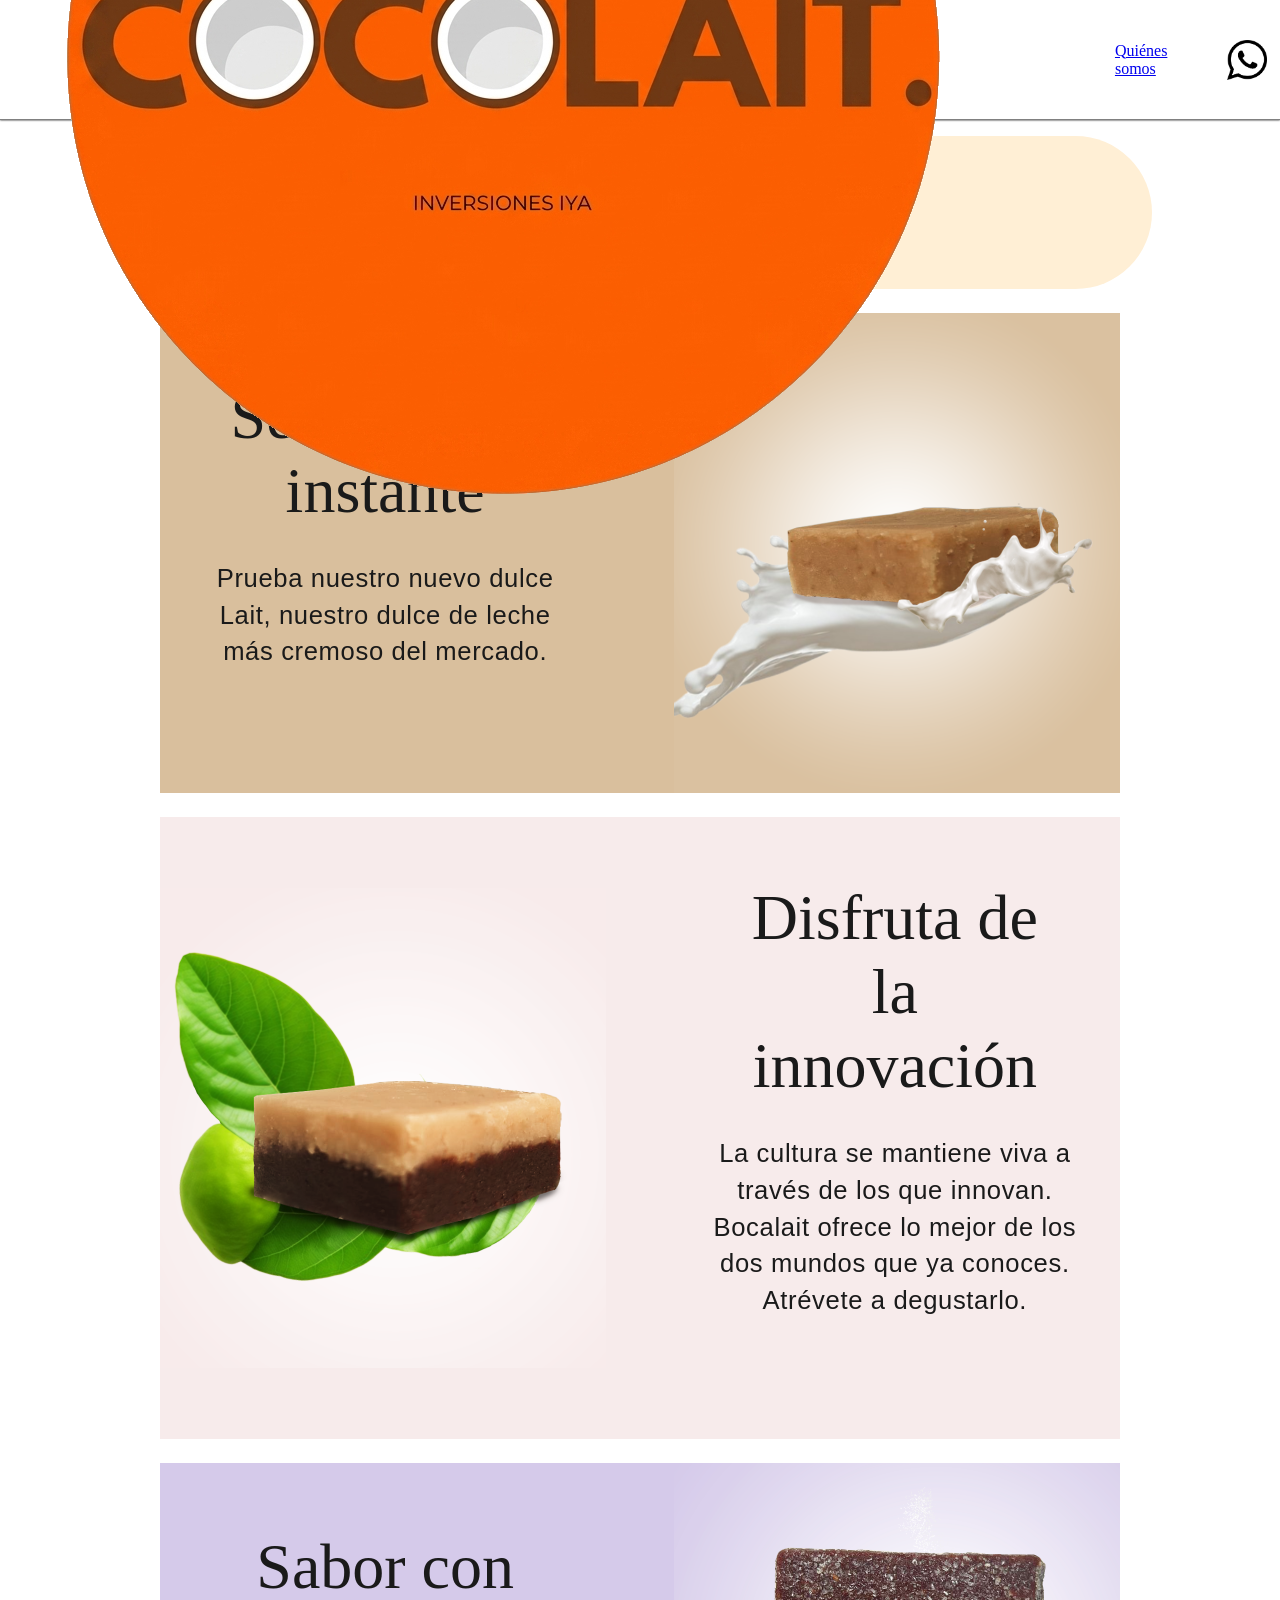
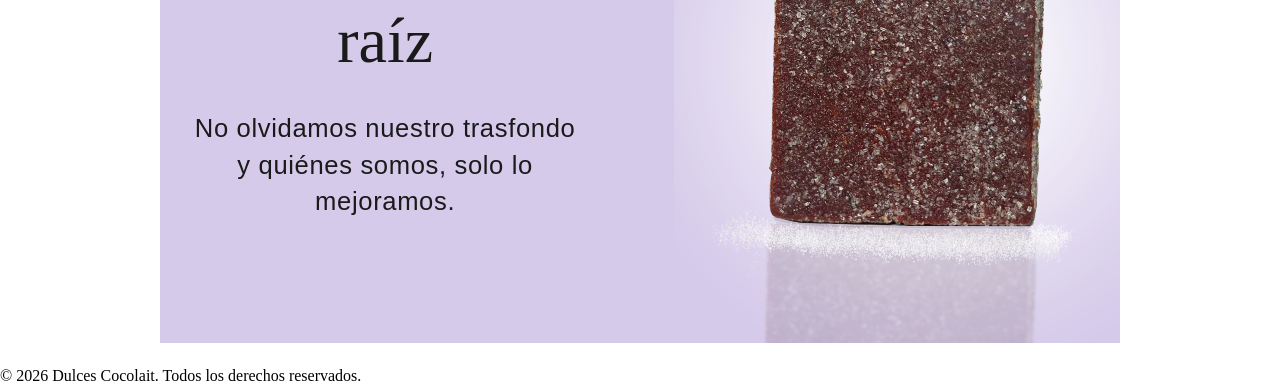
==== index.html @ 6e83fc40 "menu tlf prueba 1 jose revisa cuando puedas" ====
<!DOCTYPE html>
<html lang="es-VE">
<head>
  <meta charset="UTF-8">
  <meta name="viewport" content="width=device-width, initial-scale=1.0">
  <link rel="stylesheet" href="styles.css">
  <title>Dulces Cocolait</title>
</head>

<body>
  
  <nav class="nav-bar-escritorio">
    <a href="preguntas.html" class="secciones">Preguntas Frecuentes</a>
    <a href="index.html" class="logo" ><img src="images/logotipo_cocolait.webp" alt="Logotipo de Empresa Cocolait" width="1103" height="960"></a>
    <a href="nosotros.html" class="secciones">Quiénes somos</a>
    
    

    <div class="redes-sociales">
      <a href="https://wa.me/+584120548944"><img src="images/whatsapp.png" width="1383" height="679" alt="Logo de whatsapp"></a>
      <a href="https://www.instagram.com/dulcecocolait/"><img src="images/instagram.png" width="978" height="979" alt="Logo de instagram"></a>
    </div>

    <details class="menu-movil">
      <summar aria-label="abrir-menu">☰</summar>
      <div class="menu-movil-contenido">
        <a href="preguntas.html">Preguntas Frecuentes</a>
        <a href="nosotros.html">Quiénes somos</a>
        <a href="https://wa.me/+584120548944">WhatsApp</a>
        <a href="https://www.instagram.com/dulcecocolait/">Instagram</a>
      </div>
    </details>
  </nav>

  <div class="hero" style="border-radius: 80px;">
    <p>Nuestra cultura hecha postre</p>
    <a href="nosotros.html">Leer más</a> 
  </div>

<!-- Inicio de la sección de los productos -->
  
  <!-- Primer producto, dulce lait -->
  <section class="banner-base marron-leche">
    
    <div class="contenedor-info">
        <h1>Se derrite al instante</h1>
        <p> Prueba nuestro nuevo dulce Lait, nuestro dulce de leche más cremoso del mercado. </p>
      </div>
      
      <div class="contenedor-producto">
        <img src="images/dulce_lait.webp" alt="Dulce de leche lait" width="1280" height="960">
      </div>

  </section>

<!-- Segundo producto, bocalait -->
    <section class="banner-base rosa-cuarzo">
      
      <div class="contenedor-producto">
        <img src="images/dulce_bocalait.webp" alt="Dulce innovativo bocalait" width="1280" height="960">
      </div>
      
      <div class="contenedor-info">
        <h1>Disfruta de la innovación</h1>
        <p>La cultura se mantiene viva a través de los que innovan. Bocalait ofrece lo mejor de los dos mundos que ya conoces. Atrévete a degustarlo.</p>
      </div>
   
    </section>


<!-- Tercer producto, bocadillo -->

  <section class="banner-base lila-palido">
  
    <div class="contenedor-info">
      <h1>Sabor con raíz</h1>
      <p>No olvidamos nuestro trasfondo y quiénes somos, solo lo mejoramos.</p>
    </div>
  
    <div class="contenedor-producto">
      <img src="images/dulce_guayaba.webp" alt="Dulce de guayaba bocadillo" width="1280" height="960"> 
    </div>
  </section>
  
<!-- Fin de la sección de los productos -->

  <footer>
    <p>&copy; 2026 Dulces Cocolait. Todos los derechos reservados.</p>
  </footer>
</body>

</html>
---- styles.css ----
/* |°°°°°°°°°°°°°°°°°°°°°°°°°°°°°°°°°°°°°°°°°°°°°°°°| 
            
                              1. ESTILOS GLOBALES
                              & NAVBAR
            
              |°°°°°°°°°°°°°°°°°°°°°°°°°°°°°°°°°°°°°°°°°°°°°°°|
          */


  /*inicio del reseteo de las configuraciones predeterminadas*/

* {
  padding: 0;
  margin: 0;
  box-sizing: border-box; /*súper necesario para que el padding no estire las cajas */
}

ol, ul {
  list-style: none;
}

    /* NAV */

.nav-bar-escritorio {
  /*posicionamiento de los elementos*/
  display: flex;
  align-items: center;
  justify-content: center;
  margin-bottom: 1rem;
  position: relative;
  gap: 40px;

.menu-movil{
  display: none;
}
@media(max-width: 700px){
 .nav-bar-escritorio {
 display: none;
} 
.menu-movil{
  display: block;
  position: relative;
}
.menu-movil summary{
  cursor: pointer;
  font-size: 2rem;
  list-style :none;
}
.menu-movil-contenido{
  position: absolute;
  top: 100%;
  right: 0;
  z-index: 1;
  display: flex;
  flex-direction: column;
  min-width: 200px;
  padding: 0.5rem;
  background: #ffffff;
  box-shadow: 0 2px 8px #0003;
}
}

  /*estilizado de la barra*/
  box-shadow: 0 0 2px black;
  border-bottom: 1px solid gray;
  height: 120px;
}

.nav-bar a {
  /* display: inline-flex; */
  height: auto;

  padding: 1rem;

  text-decoration: none;
  color: #1a1a1a;
  font-family: "Helvetica Neue", Helvetica, Arial, sans-serif;
  text-transform: uppercase;
}

.nav-bar .secciones {
  margin-left: 10rem;
}

.nav-bar a:hover {
  color: #f8bb86;
}

.nav-bar .logo {
  position: absolute;
}

.nav-bar .logo img {
  width: max-content;
  height: 100px;
  display: block;  
}


.redes-sociales {
  display: flex;
  flex-direction: row;
  justify-content: flex-end;

  right: 20px;
  top: 35%;
  gap: 50px;
  
  width: auto;
  height: 40px;  
}

.redes-sociales a {
  padding: 0;
  width: 80px;
  height: 40px;
  justify-content: space-between;
}

.redes-sociales img {
  width: 80px;
  height: 40px;
  object-fit: contain
}
    /* NAV */

  /* |°°°°°°°°°°°°°°°°°°°°°°°°°°°°°°°°°°°°°°°°°°°°°°°°| 
                        
      2. HOME
                                              
     |°°°°°°°°°°°°°°°°°°°°°°°°°°°°°°°°°°°°°°°°°°°°°°°|
 */


/* inicio configuración hero */
.hero {

  display: flex;
  flex-direction: column;
  align-items: center;
  justify-content: center;
 
  /* tamaño a la clase */
  min-height: 17vh;
  width: 80%;
  margin: 0 auto;

 
  background-size: cover;
  background-image: linear-gradient(rgba(0, 0, 0, 0.3)), url(images/bandera-venezuela.jpeg);
  background-repeat: no-repeat;
  background-position: 50% 62%;
  background-color: papayawhip;
  
  overflow: hidden;
}

.hero p {

  width: 90%;
  text-shadow: 5px 3px black;
  text-align: center;
  color: #ffffff;
  font-weight: 500;
  font-size: 2.8rem;
  
}


.hero a {
  
  margin-top: 1rem;
  padding: 0.5rem;
  width: 90px;
  height: auto;

  /* estilizado */
  text-decoration: none;
  text-align: center;

  border: 1px solid black;
  border-radius: 50px;
  color: rgb(255, 255, 255);
}

.hero a:hover {
  transition: 0.5s;
  background-color: rgba(0, 0, 0, 0.3);
}


/* inicio de la configuración de los banners */
 
  /* estilos para los productos */

   
    /* configuración de la banner base */
    .banner-base {
      
        display: flex; /* todo lo que tenga que ver con el flex en esta sección, va a referirse a centrar los elementos de la sección */
        align-items: center;
        justify-content: center;
        flex-wrap: nowrap;
        gap: 4rem;

        /* tamaño de la clase */
        min-height: 30rem;
        height: auto;   /* súper importante, permite que el div crezca verticalmente. */
        box-sizing: border-box;
        width: 75%; /* es 75% para que no ocupe absolutamente toda la página y poder tener cierto margen */
      
        background-color: #ffffff;
        margin: 1.5rem auto;
    }

  
      /* estilizado de imagen */
      
      .contenedor-producto {
        
        display: flex;
        width: 50%;
        
      }
      
      .contenedor-producto img {
        width: 100%;
        max-height: 30rem;
        object-fit: cover;

      }

      /* estilizado de información*/
      .contenedor-info {
        
        display: flex;
        justify-content: flex-start;
        align-items: flex-start;
        flex-direction: column;
        flex-wrap: nowrap;
        width: 50%;
        padding: 2rem 2rem 7.5rem 2rem;

        color: #1A1A1A;
        overflow: hidden;
      }
      
      .contenedor-info h1 {
      
  
      text-align: center;
      align-self: center;
      padding: 2rem;
      
      font-size: 4rem;
      font-family: Garamond, Georgia, serif; /* esta fuente se va a seguir usando en los headers*/
      font-weight: 500;

      }

      .contenedor-info p {
      
      
      justify-content: center;
      align-self: center;
      text-align: center;
      
      /* tamaño de la clase */
      max-width: 45rem;
      
      
      font-size: 1.6rem;
      line-height: 2.3rem;
      letter-spacing: 0.04rem;
      font-family: "Helvetica Neue", Helvetica, Arial, sans-serif; /* esta fuente se va a seguir usando en los p*/
      
    }


      /* colores */
      .rosa-cuarzo {
      background-color:  #F7EBEB;
      }

      .marron-leche {
        background-color: #d9bf9d;
      }

      .lila-palido {
        background-color: #d5caea
      }

      .gradiente-amarillo {
        background-image: linear-gradient(rgb(255, 199, 30));
      }



                          /* |°°°°°°°°°°°°°°°°°°°°°°°°°°°°°°°°°°°°°°°°°°°°°°°°| 
                            
                                              3. F.A.Q
                            
                            |°°°°°°°°°°°°°°°°°°°°°°°°°°°°°°°°°°°°°°°°°°°°°°°°|
                          */



/*apartado  configuracion de prguntas y respuesta*/

.titulo-preguntas {
  width: 80%;
  margin: 0 auto;
  padding: 2rem;
  display: flex;
  justify-content: center;
}

  /*configuracion de contedor de informacion de preguntas frecuentas*/

.contenedor-preguntas{
  display: flex;
  flex-direction: column;
  align-items: center;
  justify-content: center;


  width: 80%;
  margin: 0 auto;
}
  /*configuracion de el listado de preguntas frecuentas*/

.listado-preguntas{

  display: flex;
  flex-direction: column;
  align-items: center;
  justify-content: center;
  
  width: 80%;
  margin: 0 auto;
}
.listado-preguntas ul{

  list-style: none;
  padding: 0;
  margin: 0;
  width: 100%;
}
.listado-preguntas li{
  margin-bottom: 1rem;
  padding: 1rem;
  border: 1px solid #ccc;
  border-radius: 100px;
}

  /*configuracion class de acordeon*/

.acordeon {

  width: 100%;
  border: 1px solid #ccc;
  border-radius: 50px;
  box-shadow: 0 2px 4px rgba(0, 0, 0, 0.1);
}

.acordeon-header{
  
  list-style: none; 
  display: flex;
  justify-content: space-between;
  align-items: center;
  padding: 20px;
  cursor: pointer;
  color: #080808;
  font-size: 1.1rem;
  font-weight: bold;
}

.acordeon-contentnedor{
  padding: 0 20px 20px 20px;
  color: #030303;
  line-height: 1.6;
  border-top: 1px solid rgba(255, 255, 255, 0.1);

}

.acordeon-content p {
  margin-top: 15px;
}



                                /* |°°°°°°°°°°°°°°°°°°°°°°°°°°°°°°°°°°°°°°°°°°°°°°°°| 
                                  
                                                    4. ABOUT ME
                                  
                                  |°°°°°°°°°°°°°°°°°°°°°°°°°°°°°°°°°°°°°°°°°°°°°°°°|
                                */

/* inicio de la configuracion del about me*/
.contenedor-aboutme {
  display: flex;
  width: 50%;
}
      
.contenedor-aboutme img {
  width: 100%;
  object-fit: cover;
  border-radius: 400px;
      }

                                /* |°°°°°°°°°°°°°°°°°°°°°°°°°°°°°°°°°°°°°°°°°°°°°°°°| 
                                  
                                                    5. MEDIA QUERIES
                                  
                                  |°°°°°°°°°°°°°°°°°°°°°°°°°°°°°°°°°°°°°°°°°°°°°°°°|
                                */


  /* NAVBAR */

@media (max-width: 992px) {
  
  .nav-bar {
    flex-direction: column;
    height: auto;
    gap: 1rem;
  }
  
  .nav-bar a {
    visibility: hidden;
  }

  .nav-bar .logo {
    visibility: visible;
  }

  .redes-sociales {
    position: static; /* Quita el posicionamiento absoluto */
    justify-content: center;
    margin-top: 0.5rem; 
  }
}



@media screen and (max-width: 992px) {
  
  

  /* --- HERO ADAPTATIVO --- */
  .hero {
    width: 95%; /* Mayor aprovechamiento del espacio lateral */
    border-radius: 30px; /* Bordes más suaves en móvil */
    padding: 2rem 1rem;
  }

  .hero p {
    font-size: 1.8rem; /* Reducción de tamaño para evitar desbordes */
  }

  /* --- BANNERS DE PRODUCTOS EN COLUMNA --- */
  .banner-base {
    flex-direction: column; /* Apila imagen y texto verticalmente */
    width: 90%;
    gap: 1.5rem;
    padding: 1.5rem 0;
  }

  /* Asegura que todos los elementos ocupen el ancho completo */
  .contenedor-producto,
  .contenedor-info {
    width: 100%;
  }

  .contenedor-info {
    padding: 1rem;
  }

  .contenedor-info h1 {
    font-size: 2.2rem;
    padding: 0.5rem 0;
  }

  .contenedor-info p {
    min-width: unset; /* Desactiva el ancho mínimo fijo */
    width: 100%;
    font-size: 1.1rem;
    line-height: 1.6rem;
  }


  .contenedor-aboutme {
  display: flex;
  width: 80%;
  }
}
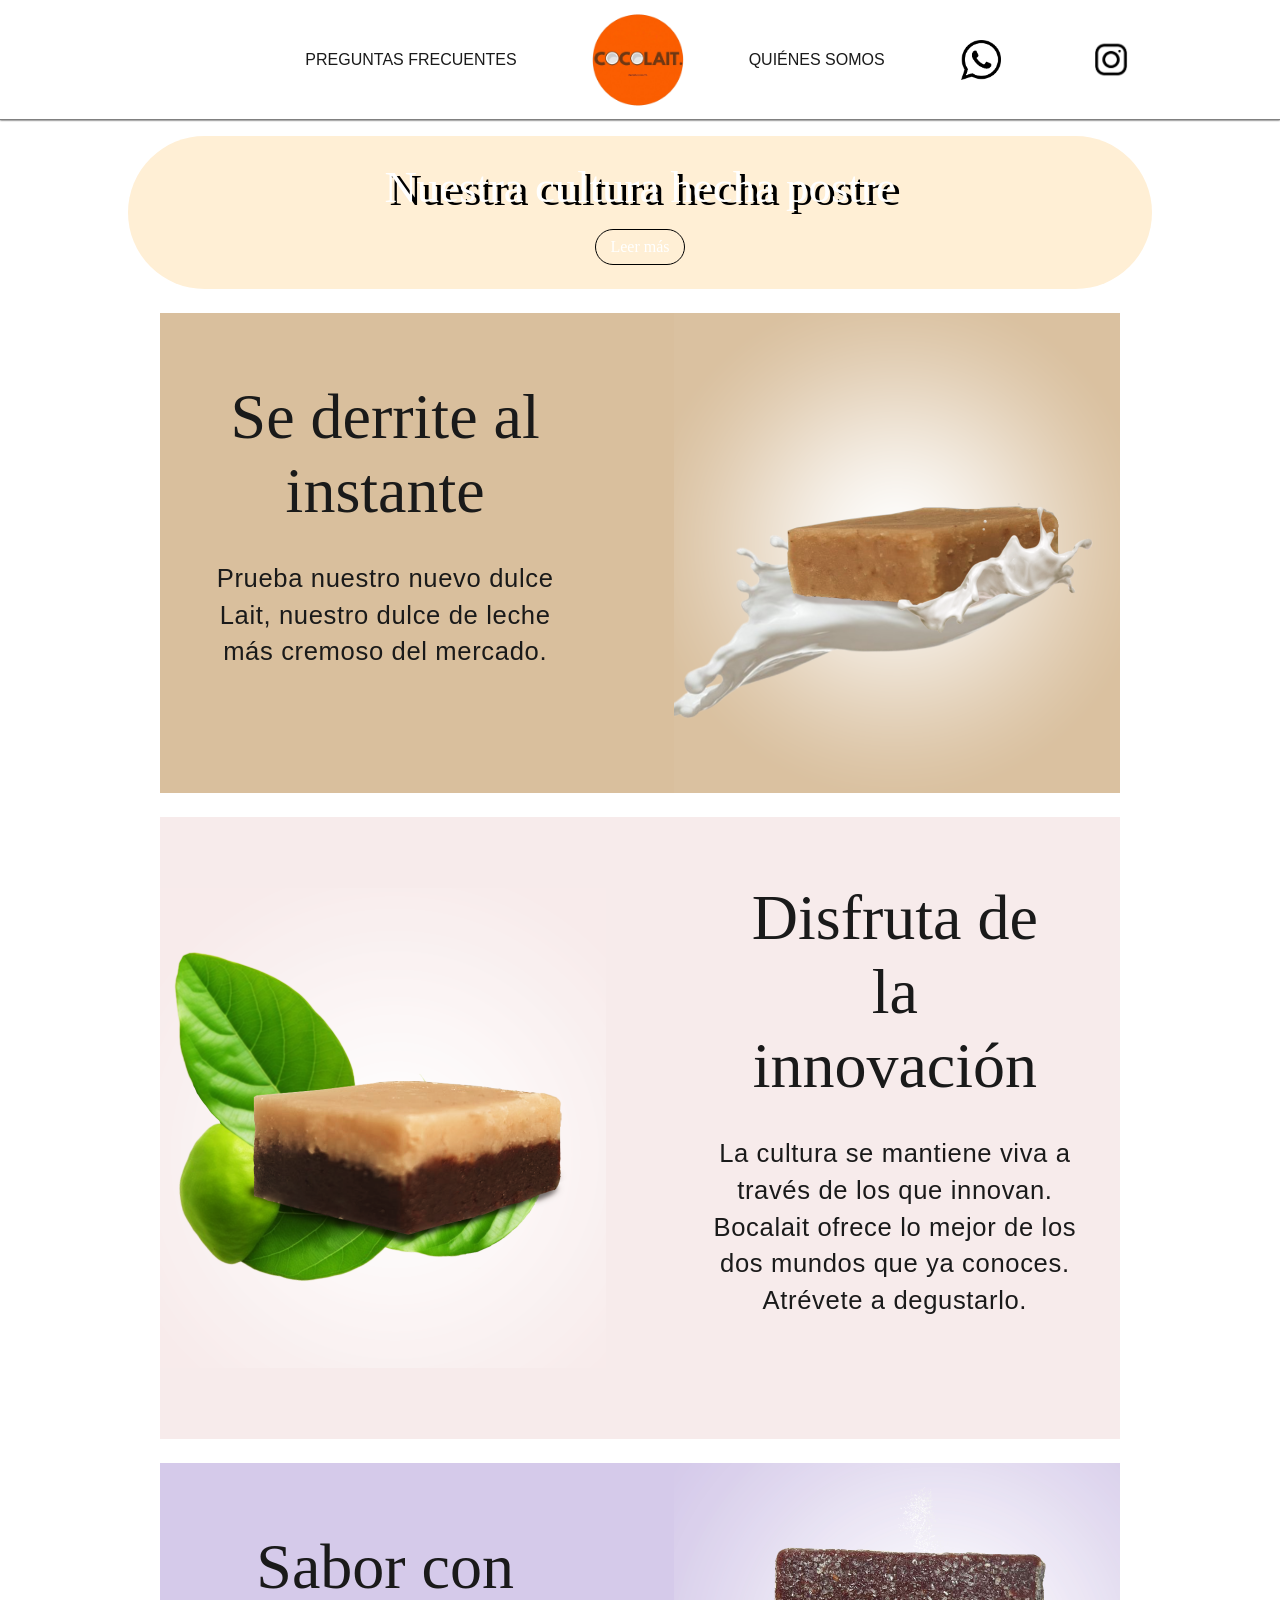
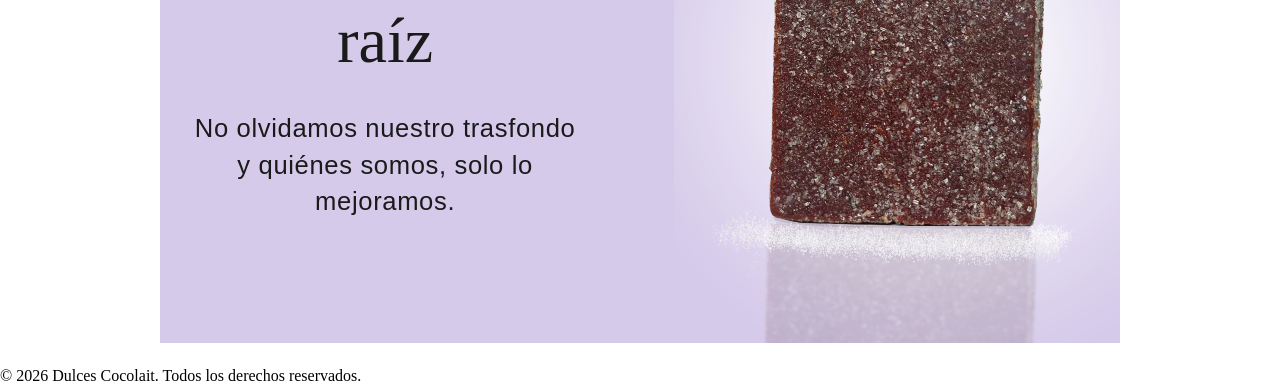
==== commit 4979cdbe: "prueba 3 menu movil" ====
--- a/index.html
+++ b/index.html
@@ -9,7 +9,7 @@
 
 <body>
   
-  <nav class="nav-bar-escritorio">
+  <nav class="nav-bar">
     <a href="preguntas.html" class="secciones">Preguntas Frecuentes</a>
     <a href="index.html" class="logo" ><img src="images/logotipo_cocolait.webp" alt="Logotipo de Empresa Cocolait" width="1103" height="960"></a>
     <a href="nosotros.html" class="secciones">Quiénes somos</a>
@@ -22,7 +22,7 @@
     </div>
 
     <details class="menu-movil">
-      <summar aria-label="abrir-menu">☰</summar>
+      <summary aria-label="abrir-menu">☰</summary>
       <div class="menu-movil-contenido">
         <a href="preguntas.html">Preguntas Frecuentes</a>
         <a href="nosotros.html">Quiénes somos</a>
--- a/styles.css
+++ b/styles.css
@@ -21,7 +21,7 @@
 
     /* NAV */
 
-.nav-bar-escritorio {
+.nav-bar {
   /*posicionamiento de los elementos*/
   display: flex;
   align-items: center;
@@ -30,13 +30,40 @@
   position: relative;
   gap: 40px;
 
+  /*estilizado de la barra*/
+  box-shadow: 0 0 2px black;
+  border-bottom: 1px solid gray;
+  height: 120px;
+}
+
 .menu-movil{
   display: none;
 }
-@media(max-width: 700px){
- .nav-bar-escritorio {
- display: none;
+
+@media(max-width: 992px){
+ .nav-bar {
+ flex-direction: row;
+ justify-content: space-between;
+ height: auto;
+ min-height: 80px;
+ padding: 0 1rem;
+ gap: 1rem;
 } 
+.nav-bar > .secciones {
+  display: none;
+}
+.nav-bar >.redes-sociales {
+  display: none;
+}
+
+.nav-bar > .logo{
+  position: static;
+}
+
+.nav-bar .logo img{
+  width: 120px;
+  height: auto;
+}
 .menu-movil{
   display: block;
   position: relative;
@@ -58,13 +85,13 @@
   background: #ffffff;
   box-shadow: 0 2px 8px #0003;
 }
-}
-
-  /*estilizado de la barra*/
-  box-shadow: 0 0 2px black;
-  border-bottom: 1px solid gray;
-  height: 120px;
-}
+.menu-movil-contenido a{
+  display:block;
+  padding:0.75em;
+  visibility: visible;
+}
+}
+
 
 .nav-bar a {
   /* display: inline-flex; */
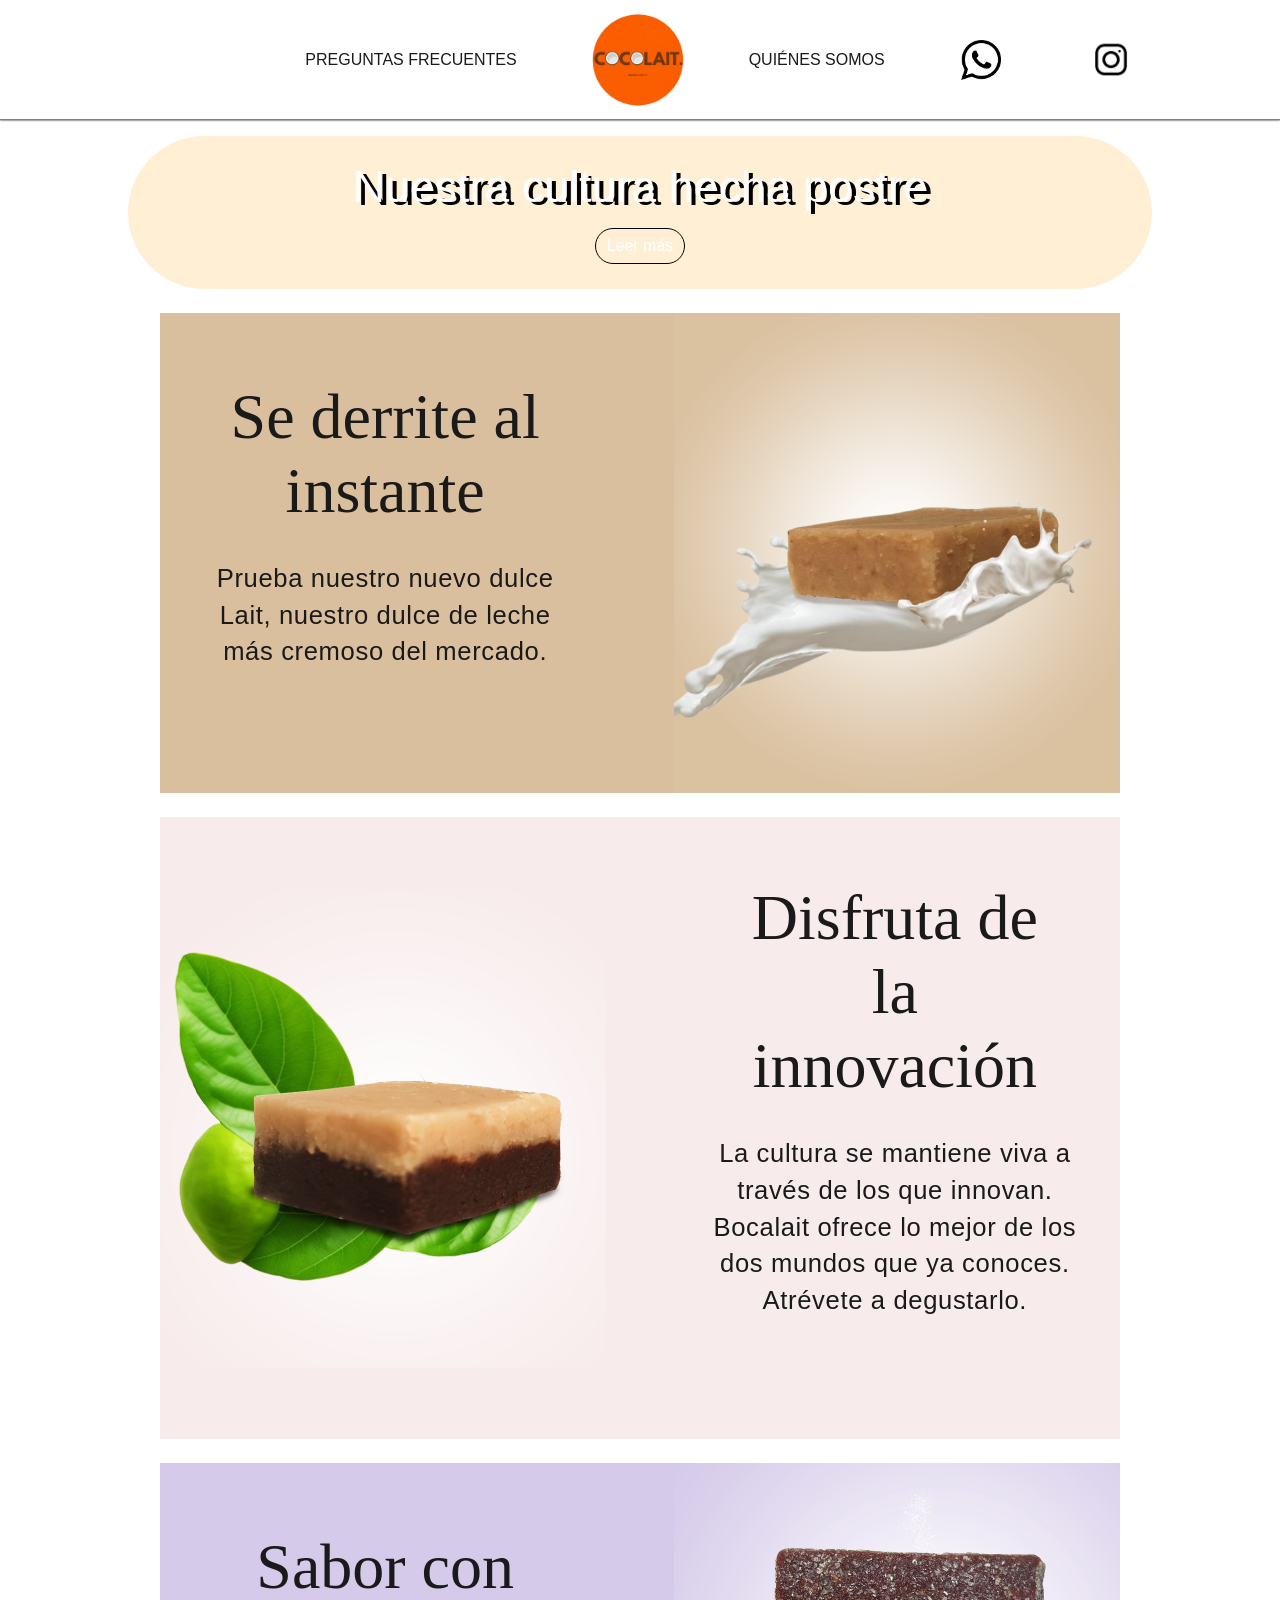
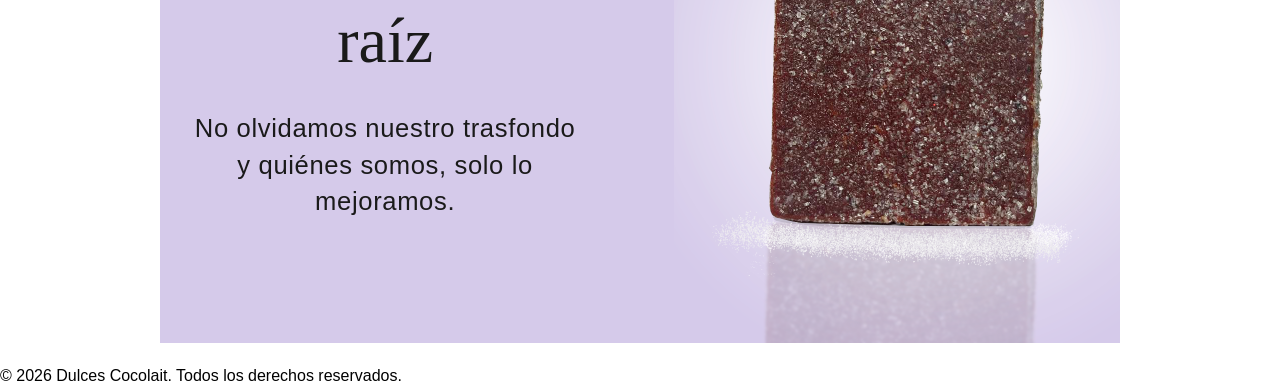
==== commit cf4ba6b1: "Ordenación y eliminación de código sobrante WOW WOW ESTAMOS CERCA SOLO FALTA UNA SECCIÓN MÁS!!! WOWW" ====
--- a/index.html
+++ b/index.html
@@ -3,16 +3,17 @@
 <head>
   <meta charset="UTF-8">
   <meta name="viewport" content="width=device-width, initial-scale=1.0">
-  <link rel="stylesheet" href="styles.css">
+  <link rel="stylesheet" href="styles/styles.css">
+  <link rel="stylesheet" href="styles/responsivo.css">
   <title>Dulces Cocolait</title>
 </head>
 
 <body>
-  
+  <!-- NAV -->
   <nav class="nav-bar">
-    <a href="preguntas.html" class="secciones">Preguntas Frecuentes</a>
+    <a href="pages/preguntas.html" class="secciones">Preguntas Frecuentes</a>
     <a href="index.html" class="logo" ><img src="images/logotipo_cocolait.webp" alt="Logotipo de Empresa Cocolait" width="1103" height="960"></a>
-    <a href="nosotros.html" class="secciones">Quiénes somos</a>
+    <a href="pages/nosotros.html" class="secciones">Quiénes somos</a>
     
     
 
@@ -20,21 +21,23 @@
       <a href="https://wa.me/+584120548944"><img src="images/whatsapp.png" width="1383" height="679" alt="Logo de whatsapp"></a>
       <a href="https://www.instagram.com/dulcecocolait/"><img src="images/instagram.png" width="978" height="979" alt="Logo de instagram"></a>
     </div>
-
-    <details class="menu-movil">
-      <summary aria-label="abrir-menu">☰</summary>
-      <div class="menu-movil-contenido">
-        <a href="preguntas.html">Preguntas Frecuentes</a>
-        <a href="nosotros.html">Quiénes somos</a>
-        <a href="https://wa.me/+584120548944">WhatsApp</a>
-        <a href="https://www.instagram.com/dulcecocolait/">Instagram</a>
-      </div>
-    </details>
+    
+    <!-- Menu Móvil -->
+  <details class="menu-movil">
+        <summary aria-label="abrir-menu">☰</summary>
+          <div class="menu-movil-contenido">
+            <a href="../index.html" class="min-logo"><img src="images/logotipo_cocolait.webp" alt="Logotipo de Empresa Cocolait" width="75" height="70"></a></a>
+            <a href="pages/preguntas.html">Preguntas Frecuentes</a>
+            <a href="pages/nosotros.html">Quiénes somos</a>
+            <a href="https://wa.me/+584120548944">WhatsApp</a>
+            <a href="https://www.instagram.com/dulcecocolait/">Instagram</a>
+          </div>
+      </details>
   </nav>
 
   <div class="hero" style="border-radius: 80px;">
     <p>Nuestra cultura hecha postre</p>
-    <a href="nosotros.html">Leer más</a> 
+    <a href="pages/nosotros.html">Leer más</a> 
   </div>
 
 <!-- Inicio de la sección de los productos -->
@@ -53,22 +56,22 @@
 
   </section>
 
-<!-- Segundo producto, bocalait -->
-    <section class="banner-base rosa-cuarzo">
+  <!-- Segundo producto, bocalait -->
+  <section class="banner-base rosa-cuarzo">
       
-      <div class="contenedor-producto">
-        <img src="images/dulce_bocalait.webp" alt="Dulce innovativo bocalait" width="1280" height="960">
-      </div>
+    <div class="contenedor-producto">
+      <img src="images/dulce_bocalait.webp" alt="Dulce innovativo bocalait" width="1280" height="960">
+    </div>
       
-      <div class="contenedor-info">
-        <h1>Disfruta de la innovación</h1>
-        <p>La cultura se mantiene viva a través de los que innovan. Bocalait ofrece lo mejor de los dos mundos que ya conoces. Atrévete a degustarlo.</p>
-      </div>
+    <div class="contenedor-info">
+      <h1>Disfruta de la innovación</h1>
+      <p>La cultura se mantiene viva a través de los que innovan. Bocalait ofrece lo mejor de los dos mundos que ya conoces. Atrévete a degustarlo.</p>
+    </div>
    
-    </section>
+  </section>
 
 
-<!-- Tercer producto, bocadillo -->
+  <!-- Tercer producto, bocadillo -->
 
   <section class="banner-base lila-palido">
   
@@ -82,11 +85,10 @@
     </div>
   </section>
   
-<!-- Fin de la sección de los productos -->
+  <!-- Footer -->
 
   <footer>
     <p>&copy; 2026 Dulces Cocolait. Todos los derechos reservados.</p>
   </footer>
 </body>
-
 </html>
--- a/styles/styles.css
+++ b/styles/styles.css
@@ -0,0 +1,300 @@
+          /* |°°°°°°°°°°°°°°°°°°°°°°°°°°°°°°°°°°°°°°°°°°°°°°°°| 
+            
+                              1. ESTILOS GLOBALES
+                              & NAVBAR
+            
+              |°°°°°°°°°°°°°°°°°°°°°°°°°°°°°°°°°°°°°°°°°°°°°°°|
+          */
+
+
+  /*inicio del reseteo de las configuraciones predeterminadas*/
+
+* {
+  padding: 0;
+  margin: 0;
+  box-sizing: border-box; /*súper necesario para que el padding no estire las cajas */
+}
+
+ol, ul {
+  list-style: none;
+}
+
+body {
+  font-family: "Helvetica Neue", Helvetica, Arial, sans-serif; 
+}
+    /* NAV */
+
+.nav-bar {
+  /*posicionamiento de los elementos*/
+  display: flex;
+  align-items: center;
+  justify-content: center;
+  margin-bottom: 1rem;
+  position: relative;
+  gap: 40px;
+
+  /*estilizado de la barra*/
+  box-shadow: 0 0 2px black;
+  border-bottom: 1px solid gray;
+  height: 120px;
+}
+
+.menu-movil{
+  display: none;
+}
+
+.nav-bar a {
+  /* display: inline-flex; */
+  height: auto;
+
+  padding: 1rem;
+
+  text-decoration: none;
+  color: #1a1a1a;
+  text-transform: uppercase;
+}
+
+.nav-bar .secciones {
+  margin-left: 10rem;
+}
+
+.nav-bar a:hover {
+  color: #f8bb86;
+}
+
+.nav-bar .logo {
+  position: absolute;
+}
+
+.nav-bar .logo img {
+  width: max-content;
+  height: 100px;
+  display: block;  
+}
+
+
+.redes-sociales {
+  display: flex;
+  flex-direction: row;
+
+  gap: 50px;
+  
+  width: auto;
+  height: 40px;  
+}
+
+.redes-sociales a {
+  padding: 0;
+  width: 80px;
+  height: 40px;
+}
+
+.redes-sociales img {
+  width: 80px;
+  height: 40px;
+  object-fit: contain;
+}
+    /* NAV */
+
+  /* |°°°°°°°°°°°°°°°°°°°°°°°°°°°°°°°°°°°°°°°°°°°°°°°°| 
+                        
+      2. HOME
+                                              
+     |°°°°°°°°°°°°°°°°°°°°°°°°°°°°°°°°°°°°°°°°°°°°°°°|
+ */
+
+
+/* inicio configuración hero */
+.hero {
+
+  display: flex;
+  flex-direction: column;
+  align-items: center;
+  justify-content: center;
+ 
+  /* tamaño a la clase */
+  min-height: 17vh;
+  width: 80%;
+  margin: 0 auto;
+
+ 
+  background-size: cover;
+  background-image: linear-gradient(rgba(0, 0, 0, 0.3)), url(../images/bandera-venezuela.jpeg);
+  background-repeat: no-repeat;
+  background-position: 50% 62%;
+  background-color: papayawhip;
+  
+  overflow: hidden;
+}
+
+.hero p {
+
+  width: 90%;
+  text-shadow: 5px 3px black;
+  text-align: center;
+  color: #ffffff;
+  font-weight: 500;
+  font-size: 2.8rem;
+  
+}
+
+
+.hero a {
+  
+  margin-top: 1rem;
+  padding: 0.5rem;
+  width: 90px;
+  height: auto;
+
+  /* estilizado */
+  text-decoration: none;
+  text-align: center;
+
+  border: 1px solid black;
+  border-radius: 50px;
+  color: rgb(255, 255, 255);
+}
+
+.hero a:hover {
+  transition: 0.5s;
+  background-color: rgba(0, 0, 0, 0.3);
+}
+
+
+/* inicio de la configuración de los banners */
+ 
+  /* estilos para los productos */
+
+   
+    /* configuración de la banner base */
+    .banner-base {
+      
+        display: flex; /* todo lo que tenga que ver con el flex en esta sección, va a referirse a centrar los elementos de la sección */
+        align-items: center;
+        justify-content: center;
+        gap: 4rem;
+
+        /* tamaño de la clase */
+        height: auto;   /* súper importante, permite que el div crezca verticalmente. */
+        width: 75%; /* es 75% para que no ocupe absolutamente toda la página y poder tener cierto margen */
+      
+        background-color: #ffffff;
+        margin: 1.5rem auto;
+    }
+
+  
+      /* estilizado de imagen */
+      
+      .contenedor-producto {
+        
+        display: flex;
+        width: 50%;
+        
+      }
+      
+      .contenedor-producto img {
+        width: 100%;
+        max-height: 30rem;
+        object-fit: cover;
+
+      }
+
+      /* estilizado de información*/
+      .contenedor-info {
+        
+        display: flex;
+        justify-content: flex-start;
+        align-items: flex-start;
+        flex-direction: column;
+        width: 50%;
+        padding: 2rem 2rem 7.5rem 2rem;
+
+        color: #1A1A1A;
+        overflow: hidden;
+      }
+      
+      .contenedor-info h1 {
+      
+  
+      text-align: center;
+      align-self: center;
+      padding: 2rem;
+      
+      font-size: 4rem;
+      font-family: Garamond, Georgia, serif; /* esta fuente se va a seguir usando en los headers*/
+      font-weight: 500;
+
+      }
+
+      .contenedor-info p {
+      align-self: center;
+      text-align: center;
+      
+      /* tamaño de la clase */
+      max-width: 45rem;
+      
+      
+      font-size: 1.6rem;
+      line-height: 2.3rem;
+      letter-spacing: 0.04rem;
+      /* esta fuente se va a seguir usando en los p*/
+      
+    } 
+
+
+
+                                /* |°°°°°°°°°°°°°°°°°°°°°°°°°°°°°°°°°°°°°°°°°°°°°°°°| 
+                                  
+                                                    3. ABOUT ME
+                                  
+                                  |°°°°°°°°°°°°°°°°°°°°°°°°°°°°°°°°°°°°°°°°°°°°°°°°|
+                                */
+
+/* inicio de la configuracion del about me*/
+  .contenedor-aboutme {
+    display: flex;
+    width: 50%;
+  }
+      
+  .contenedor-aboutme img {
+    width: 100%;
+    object-fit: cover;
+    border-radius: 400px;
+  }
+  
+                                /* |°°°°°°°°°°°°°°°°°°°°°°°°°°°°°°°°°°°°°°°°°°°°°°°°| 
+                                  
+                                                    4. MISC
+                                  
+                                  |°°°°°°°°°°°°°°°°°°°°°°°°°°°°°°°°°°°°°°°°°°°°°°°°|
+                                */
+
+      /* colores */
+  .rosa-cuarzo {
+    background-color:  #F7EBEB;
+  }
+
+  .marron-leche {
+    background-color: #d9bf9d;
+  }
+
+  .lila-palido {
+    background-color: #d5caea
+  }
+
+  .gradiente-amarillo {
+    background-image: linear-gradient(rgb(255, 199, 30), rgb(255, 199, 30));
+  }
+
+  .amarillo-real {
+    background-color: rgb(255, 245, 199);
+  }
+
+  .amarillo-carne {
+    background-color: #ffcba8ea;
+  }
+
+  .almendra {
+    background-color: #ffeacd;
+  }
+
--- a/styles/responsivo.css
+++ b/styles/responsivo.css
@@ -0,0 +1,118 @@
+
+                                /* |°°°°°°°°°°°°°°°°°°°°°°°°°°°°°°°°°°°°°°°°°°°°°°°°| 
+                                  
+                                                    5. MEDIA QUERIES
+                                  
+                                  |°°°°°°°°°°°°°°°°°°°°°°°°°°°°°°°°°°°°°°°°°°°°°°°°|
+                                */
+
+
+  /* NAVBAR */
+
+
+
+@media (max-width: 992px) {
+
+.nav-bar a {
+  display: none;
+  }
+
+.nav-bar .logo {
+  display: none;
+  }
+
+.nav-bar .secciones,
+.nav-bar .redes-sociales {
+  display: none;
+}
+
+ 
+.menu-movil{
+  display: flex;
+  justify-content: center;
+}
+
+.menu-movil summary {
+  cursor: pointer;
+  font-size: 2rem;
+  list-style :none;
+}
+
+.menu-movil-contenido {
+  position: absolute;
+  top: 50%;
+  justify-content: center;
+  width: 240px;
+  min-width: 200px;
+  z-index: 10;
+
+  display: flex;
+  flex-direction: column;
+
+  
+  padding: 0.5rem;
+  background: #ffffff;
+  box-shadow: 0 2px 8px #0003;
+  border-radius: 8px;
+}
+
+.menu-movil-contenido a {
+  display:block;
+  padding:0.75em;
+  visibility: visible;
+
+  }
+
+}
+
+@media screen and (max-width: 992px) {
+  
+  
+
+  /* --- HERO ADAPTATIVO --- */
+  .hero {
+    width: 95%; /* Mayor aprovechamiento del espacio lateral */
+    border-radius: 30px; /* Bordes más suaves en móvil */
+    padding: 2rem 1rem;
+  }
+
+  .hero p {
+    font-size: 1.8rem; /* Reducción de tamaño para evitar desbordes */
+  }
+
+  /* --- BANNERS DE PRODUCTOS EN COLUMNA --- */
+  .banner-base {
+    flex-direction: column; /* Apila imagen y texto verticalmente */
+    width: 90%;
+    gap: 1.5rem;
+    padding: 1.5rem 0;
+  }
+
+  /* Asegura que todos los elementos ocupen el ancho completo */
+  .contenedor-producto,
+  .contenedor-info {
+    width: 100%;
+  }
+
+  .contenedor-info {
+    padding: 1rem;
+  }
+
+  .contenedor-info h1 {
+    font-size: 2.2rem;
+    padding: 0.5rem 0;
+  }
+
+  .contenedor-info p {
+    min-width: unset; /* Desactiva el ancho mínimo fijo */
+    width: 100%;
+    font-size: 1.1rem;
+    line-height: 1.6rem;
+  }
+
+
+  .contenedor-aboutme {
+  display: flex;
+  width: 80%;
+  }
+}
